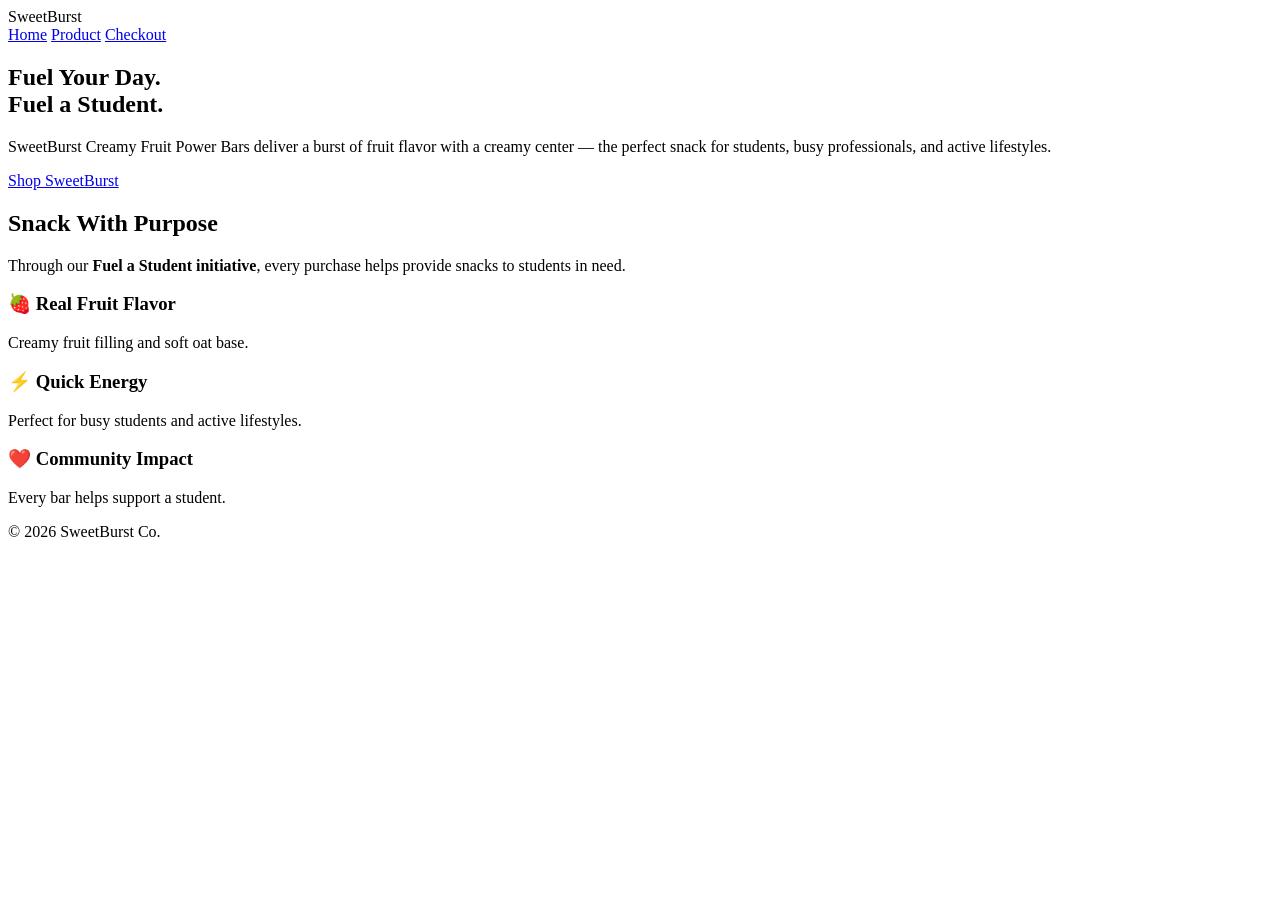
==== index.html @ 5b45736e "Update index.html" ====
<!DOCTYPE html>
<html lang="en">

<head>
<meta charset="UTF-8">
<meta name="viewport" content="width=device-width, initial-scale=1.0">

<title>SweetBurst</title>

<link rel="stylesheet" href="css/style.css">

</head>

<body>

<header class="navbar">

<div class="logo">
SweetBurst
</div>

<nav>
<a href="index.html">Home</a>
<a href="product.html">Product</a>
<a href="checkout.html">Checkout</a>
</nav>

</header>


<section class="hero">

<div class="hero-content">

<h1>Fuel Your Day.<br>Fuel a Student.</h1>

<p>
SweetBurst Creamy Fruit Power Bars deliver a burst of fruit flavor
with a creamy center — the perfect snack for students,
busy professionals, and active lifestyles.
</p>

<a href="product.html" class="cta">
Shop SweetBurst
</a>

</div>

</section>


<section class="mission">

<h2>Snack With Purpose</h2>

<p>
Through our <b>Fuel a Student initiative</b>, every purchase helps
provide snacks to students in need.
</p>

</section>


<section class="features">

<div class="feature">

<h3>🍓 Real Fruit Flavor</h3>
<p>Creamy fruit filling and soft oat base.</p>

</div>

<div class="feature">

<h3>⚡ Quick Energy</h3>
<p>Perfect for busy students and active lifestyles.</p>

</div>

<div class="feature">

<h3>❤️ Community Impact</h3>
<p>Every bar helps support a student.</p>

</div>

</section>


<footer>

<p>© 2026 SweetBurst Co.</p>

</footer>

</body>
</html>
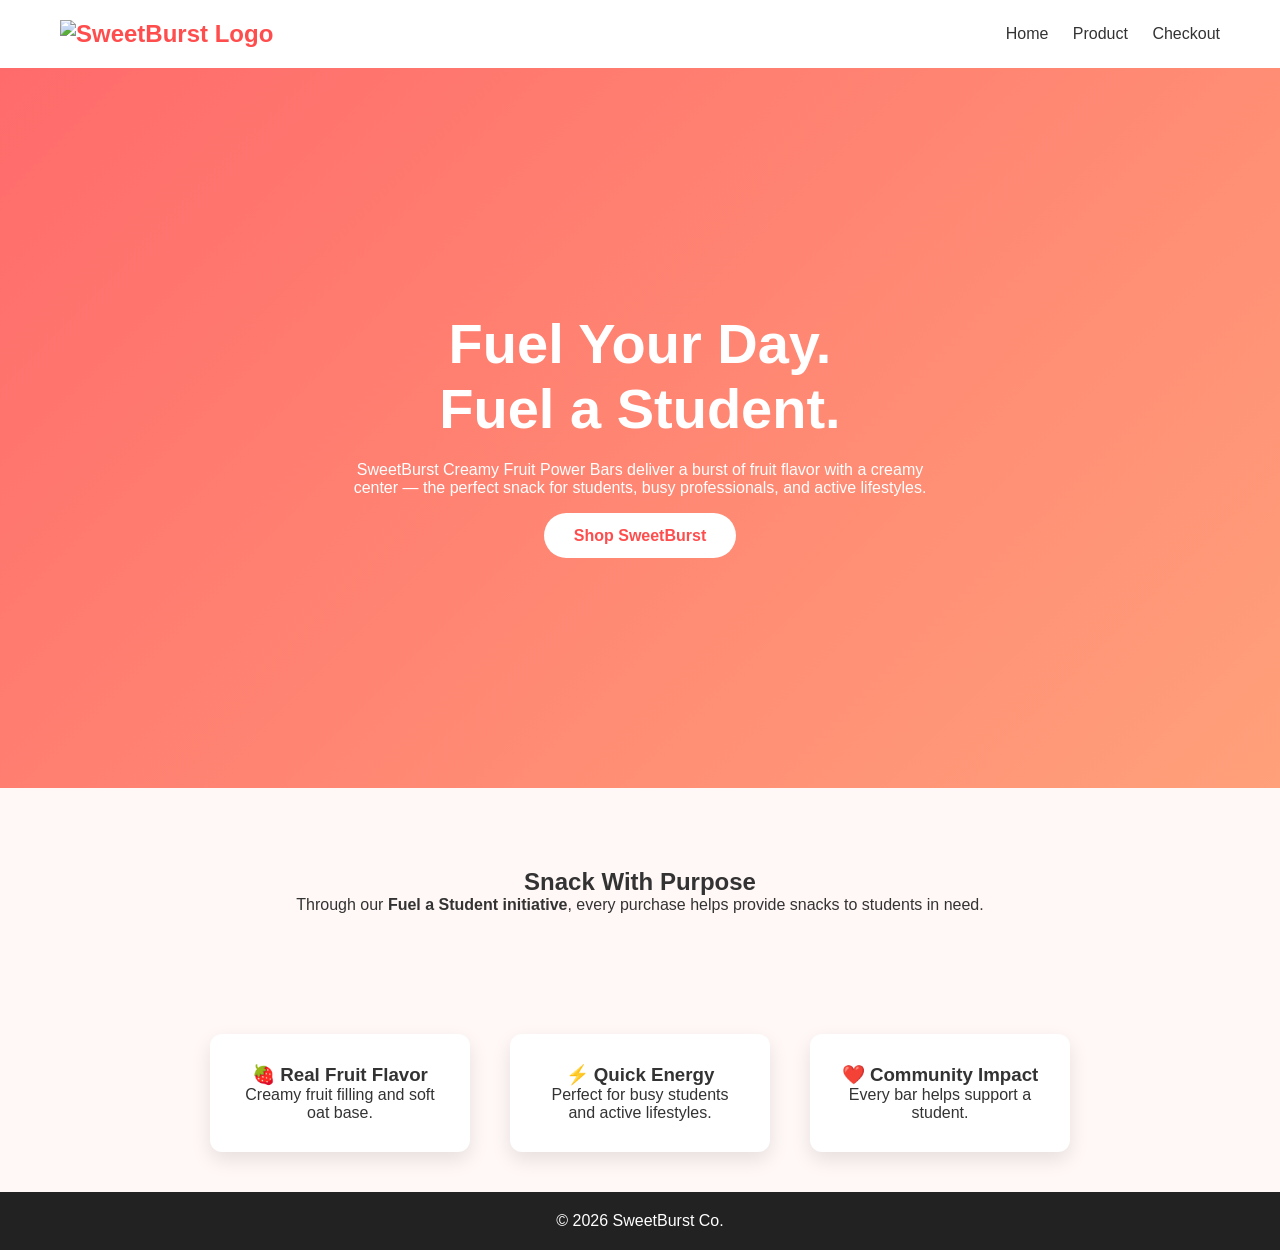
==== commit 97f5b62e: "Update index.html" ====
--- a/index.html
+++ b/index.html
@@ -16,7 +16,7 @@
 <header class="navbar">
 
 <div class="logo">
-SweetBurst
+    <img src="image/logo.png" alt="SweetBurst Logo" height="50">
 </div>
 
 <nav>
--- a/css/style.css
+++ b/css/style.css
@@ -0,0 +1,115 @@
+*{
+margin:0;
+padding:0;
+box-sizing:border-box;
+}
+
+body{
+
+font-family: Arial, sans-serif;
+background:#fff8f6;
+color:#333;
+
+}
+
+.navbar{
+
+display:flex;
+justify-content:space-between;
+align-items:center;
+padding:20px 60px;
+background:white;
+box-shadow:0 2px 8px rgba(0,0,0,0.1);
+
+}
+
+.logo{
+
+font-size:24px;
+font-weight:bold;
+color:#ff4d4d;
+
+}
+
+nav a{
+
+margin-left:20px;
+text-decoration:none;
+color:#333;
+font-weight:500;
+
+}
+
+.hero{
+
+height:80vh;
+background:linear-gradient(135deg,#ff6b6b,#ffa07a);
+display:flex;
+justify-content:center;
+align-items:center;
+text-align:center;
+color:white;
+
+}
+
+.hero h1{
+
+font-size:56px;
+margin-bottom:20px;
+
+}
+
+.hero p{
+
+max-width:600px;
+margin:auto;
+margin-bottom:30px;
+
+}
+
+.cta{
+
+background:white;
+color:#ff4d4d;
+padding:14px 30px;
+border-radius:30px;
+font-weight:bold;
+text-decoration:none;
+
+}
+
+.mission{
+
+text-align:center;
+padding:80px 20px;
+
+}
+
+.features{
+
+display:flex;
+justify-content:center;
+gap:40px;
+padding:40px;
+
+}
+
+.feature{
+
+background:white;
+padding:30px;
+border-radius:12px;
+width:260px;
+text-align:center;
+box-shadow:0 8px 20px rgba(0,0,0,0.1);
+
+}
+
+footer{
+
+background:#222;
+color:white;
+text-align:center;
+padding:20px;
+
+}
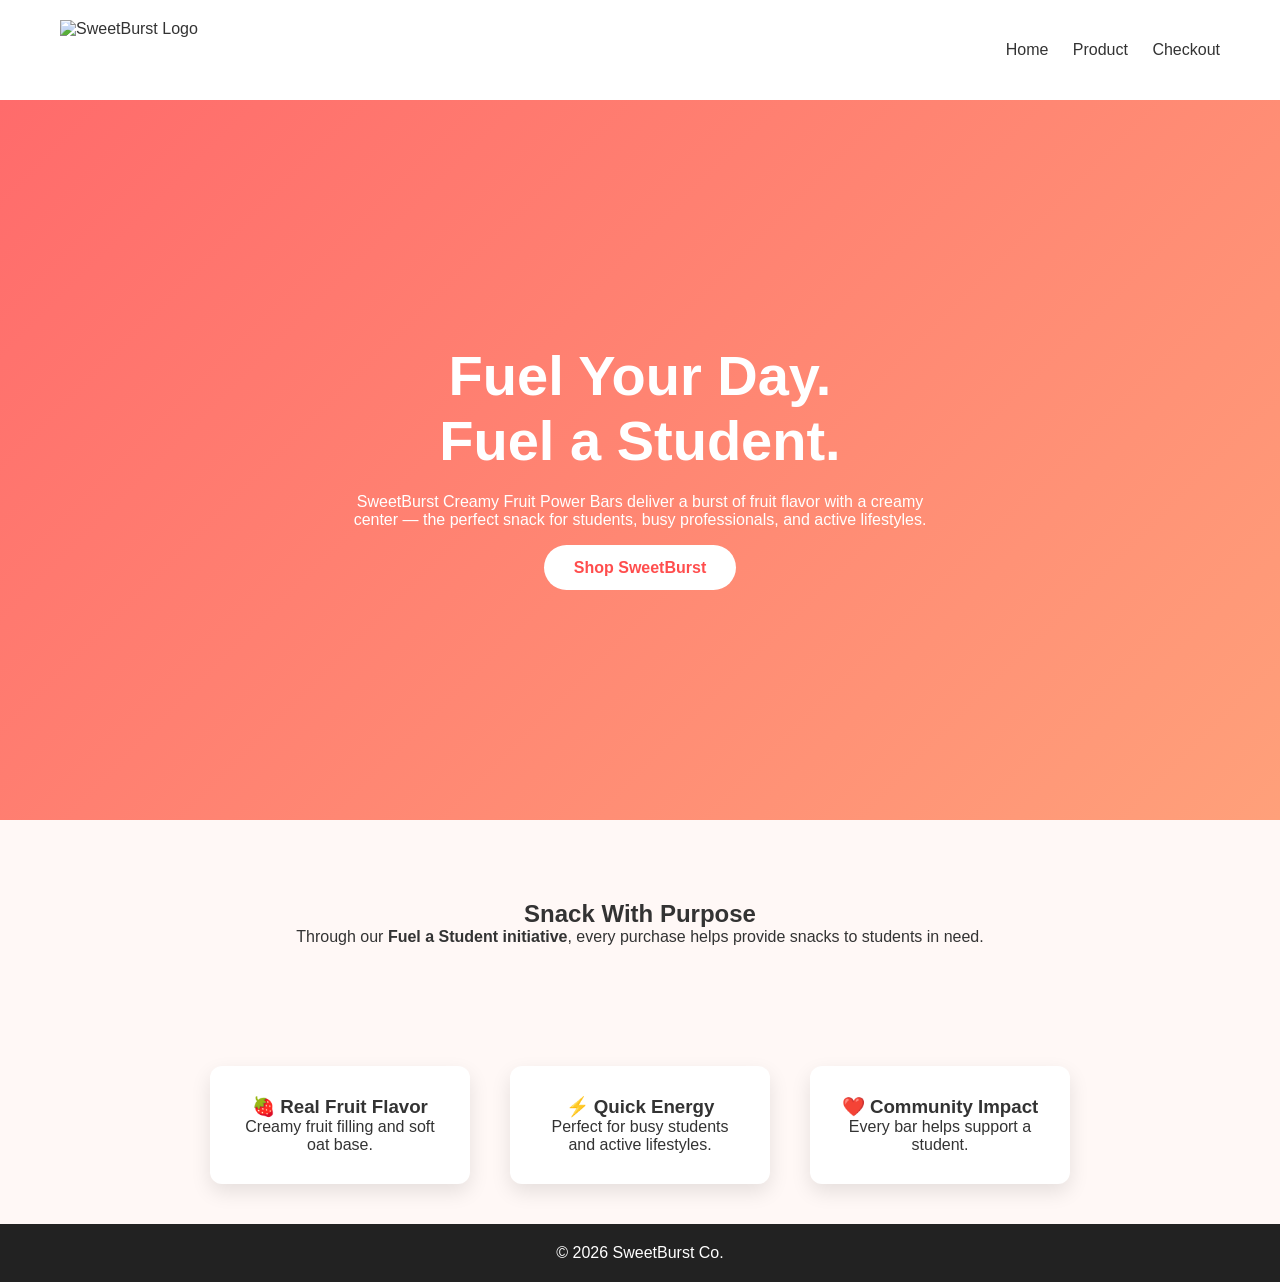
==== commit bb008481: "Update index.html" ====
--- a/index.html
+++ b/index.html
@@ -16,7 +16,7 @@
 <header class="navbar">
 
 <div class="logo">
-    <img src="image/logo.png" alt="SweetBurst Logo" height="50">
+    <img src="./image/logo.png" alt="SweetBurst Logo" height="50">
 </div>
 
 <nav>
--- a/css/style.css
+++ b/css/style.css
@@ -23,13 +23,12 @@
 
 }
 
-.logo{
+.logo img{
+    height:60px;
+    width:auto;
+    display:block;
+}
 
-font-size:24px;
-font-weight:bold;
-color:#ff4d4d;
-
-}
 
 nav a{
 
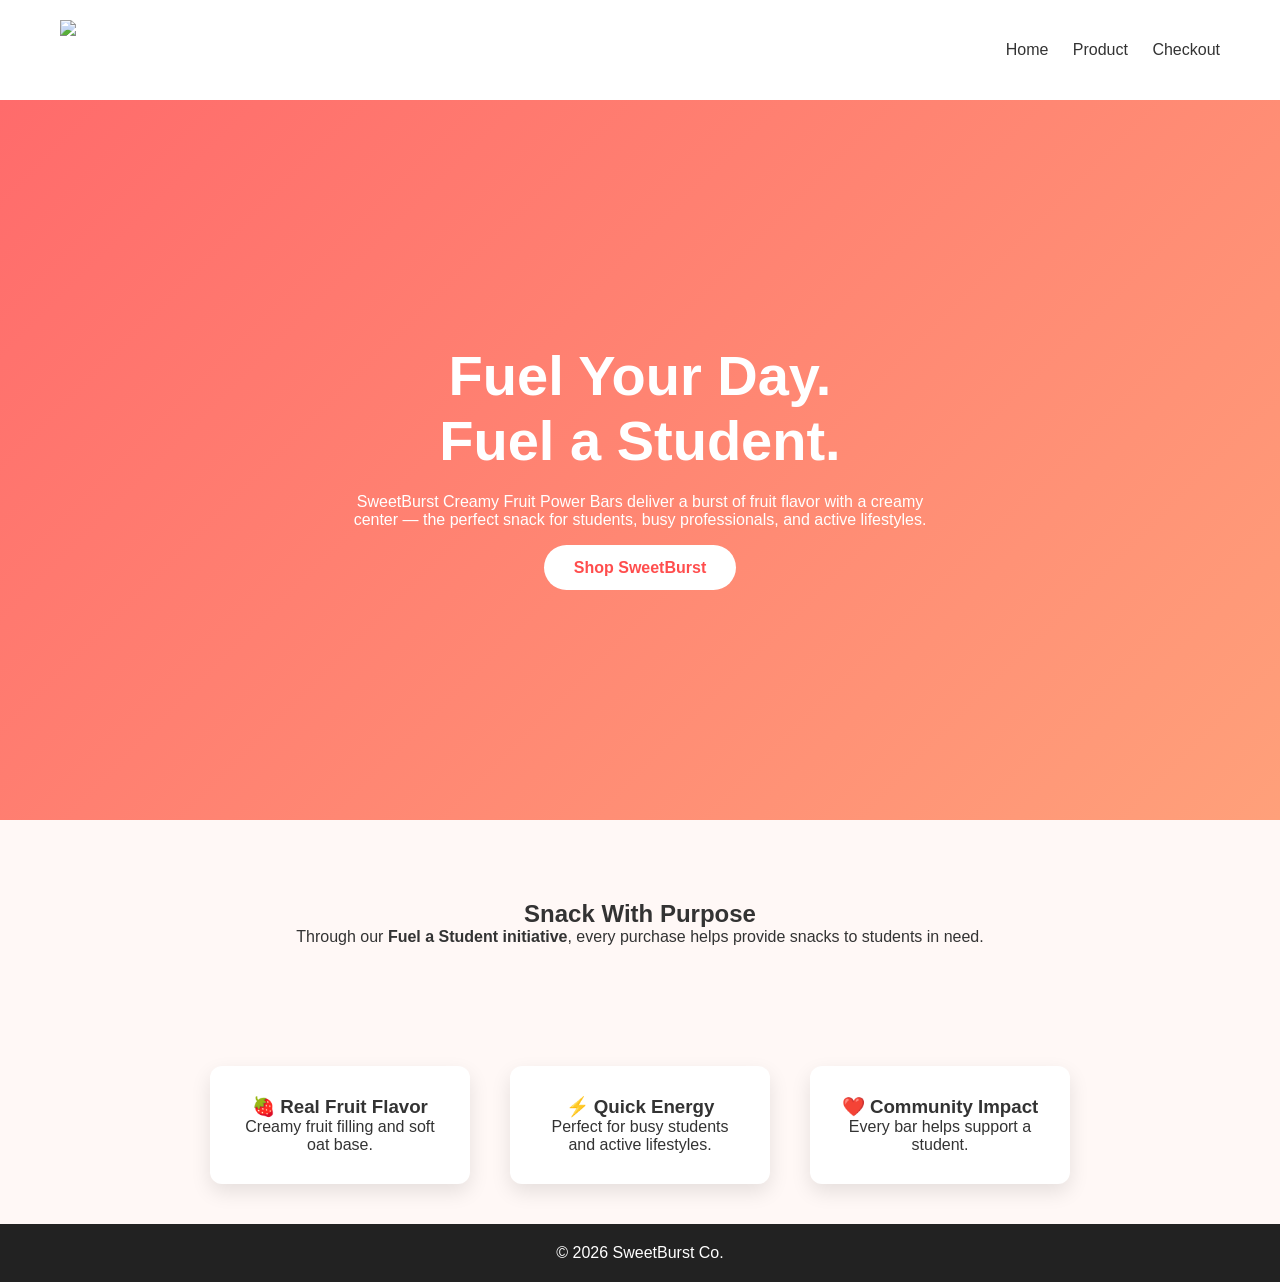
==== commit b9371e36: "Update index.html" ====
--- a/index.html
+++ b/index.html
@@ -16,7 +16,7 @@
 <header class="navbar">
 
 <div class="logo">
-    <img src="./image/logo.png" alt="SweetBurst Logo" height="50">
+    <img src="image/logo.png" >
 </div>
 
 <nav>
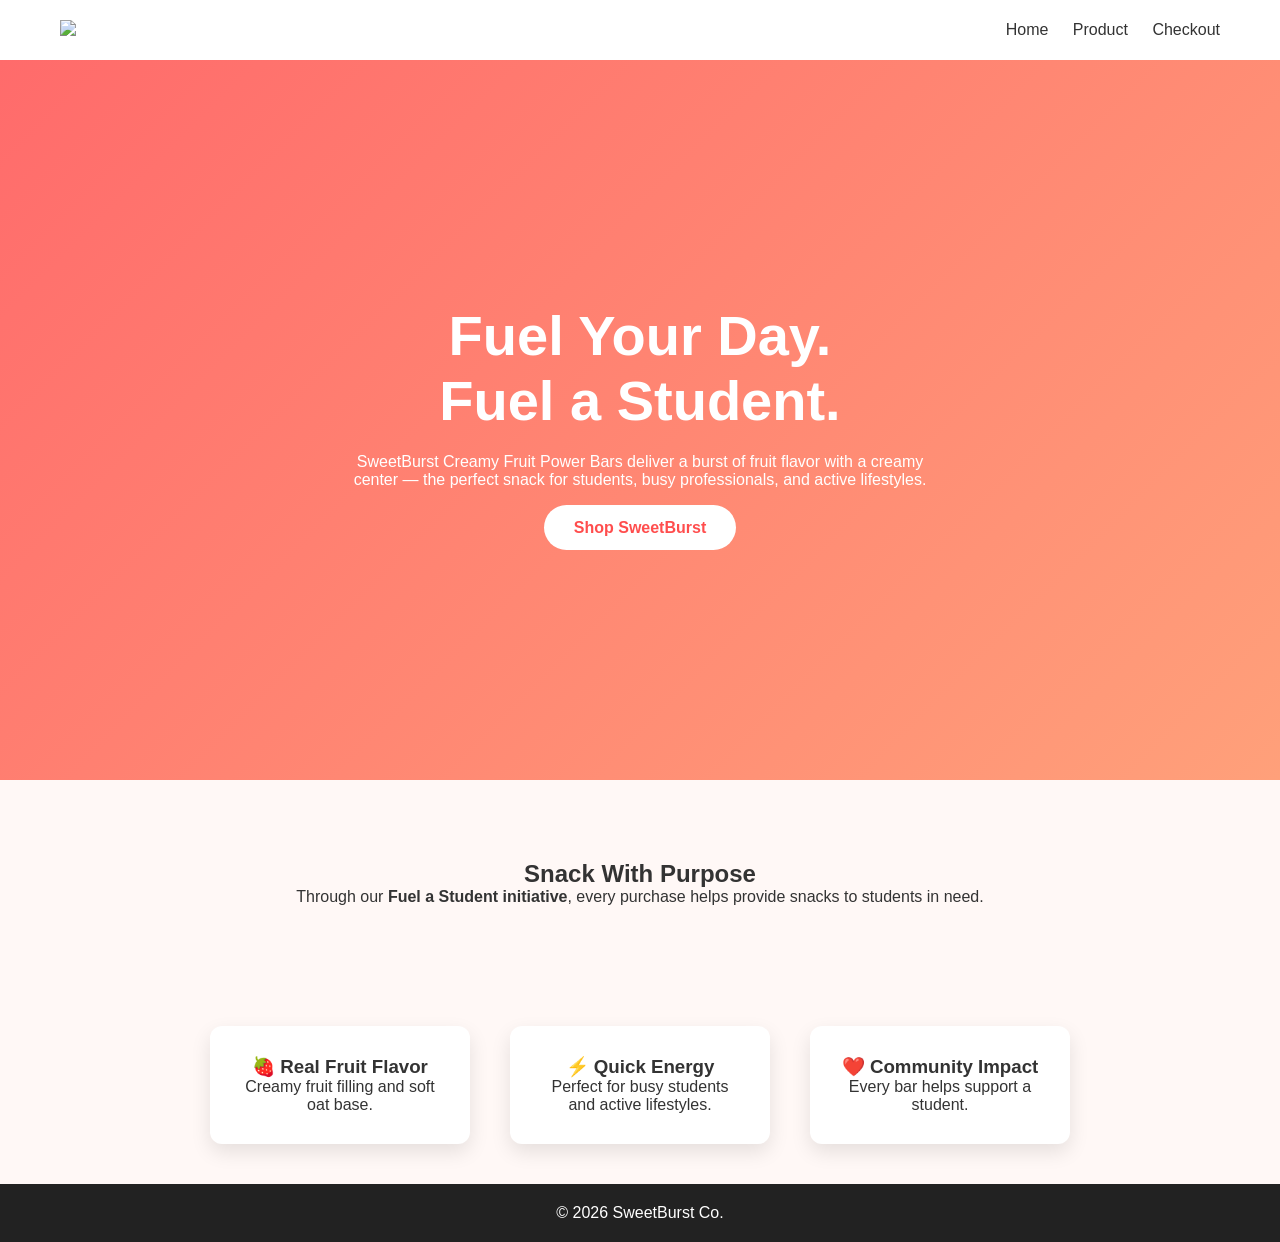
==== commit ce55629b: "Update index.html" ====
--- a/index.html
+++ b/index.html
@@ -15,8 +15,8 @@
 
 <header class="navbar">
 
-<div class="logo">
-    <img src="image/logo.png" >
+<div >
+    <img src="./image/logo.png" width="320">
 </div>
 
 <nav>
--- a/css/style.css
+++ b/css/style.css
@@ -24,7 +24,7 @@
 }
 
 .logo img{
-    height:60px;
+    height:auto;
     width:auto;
     display:block;
 }
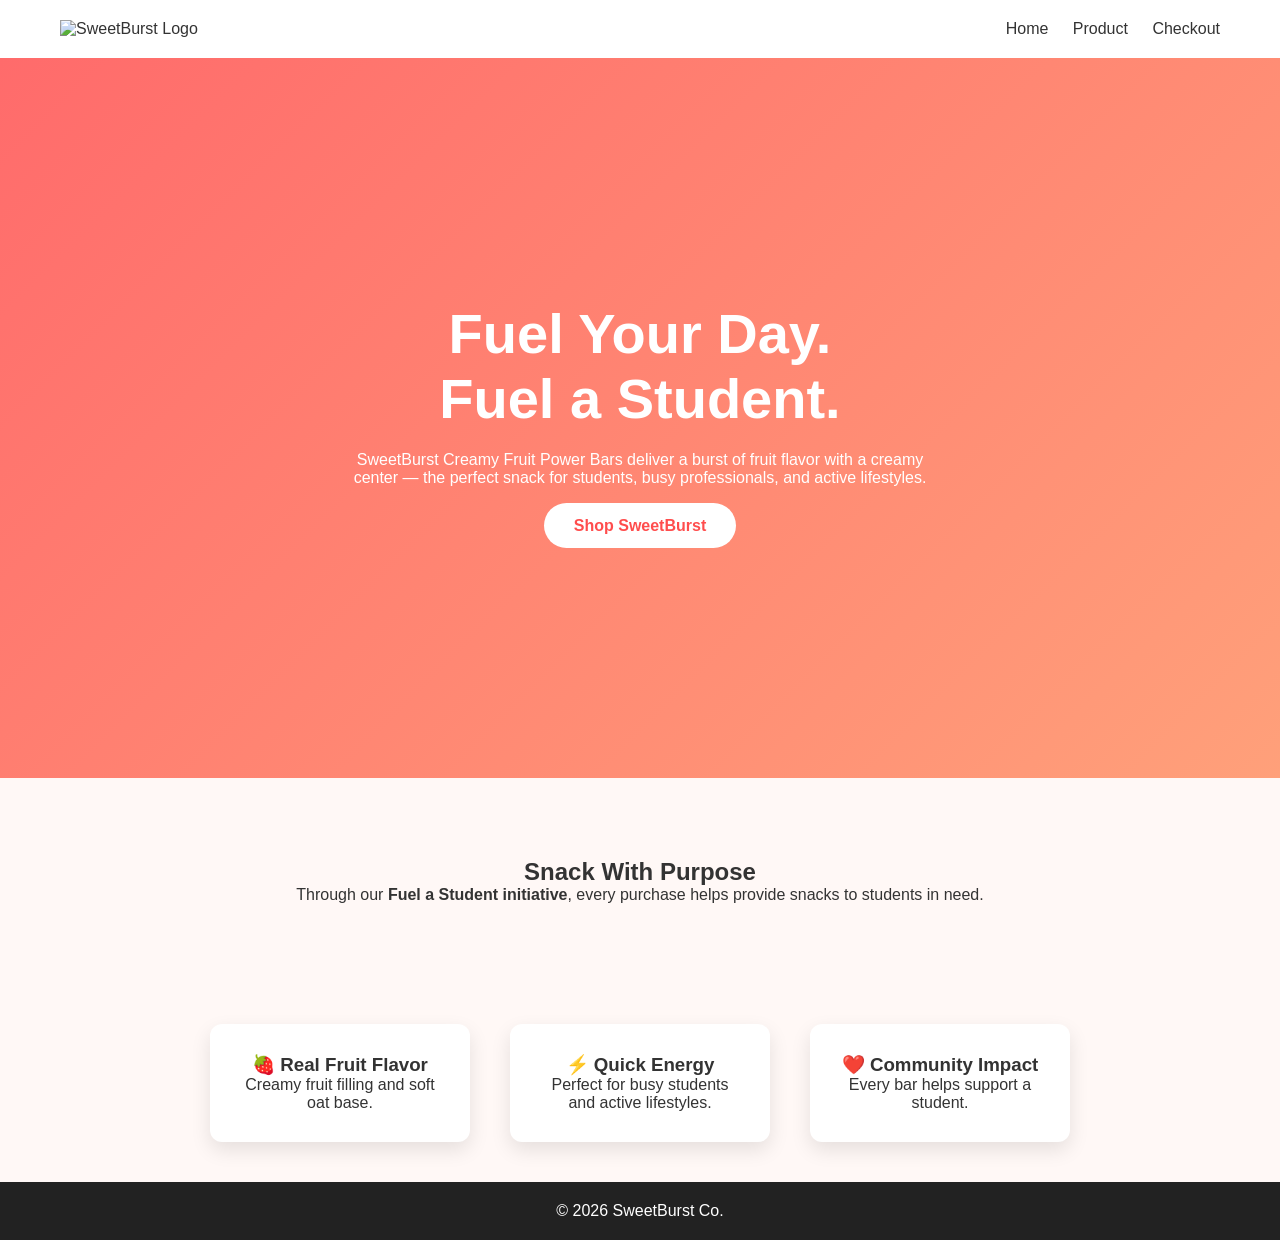
==== commit a642e417: "Update index.html" ====
--- a/index.html
+++ b/index.html
@@ -15,8 +15,8 @@
 
 <header class="navbar">
 
-<div >
-    <img src="./image/logo.png" width="320">
+<div class="logo">
+    <img src="./image/logo.png" alt="SweetBurst Logo">
 </div>
 
 <nav>
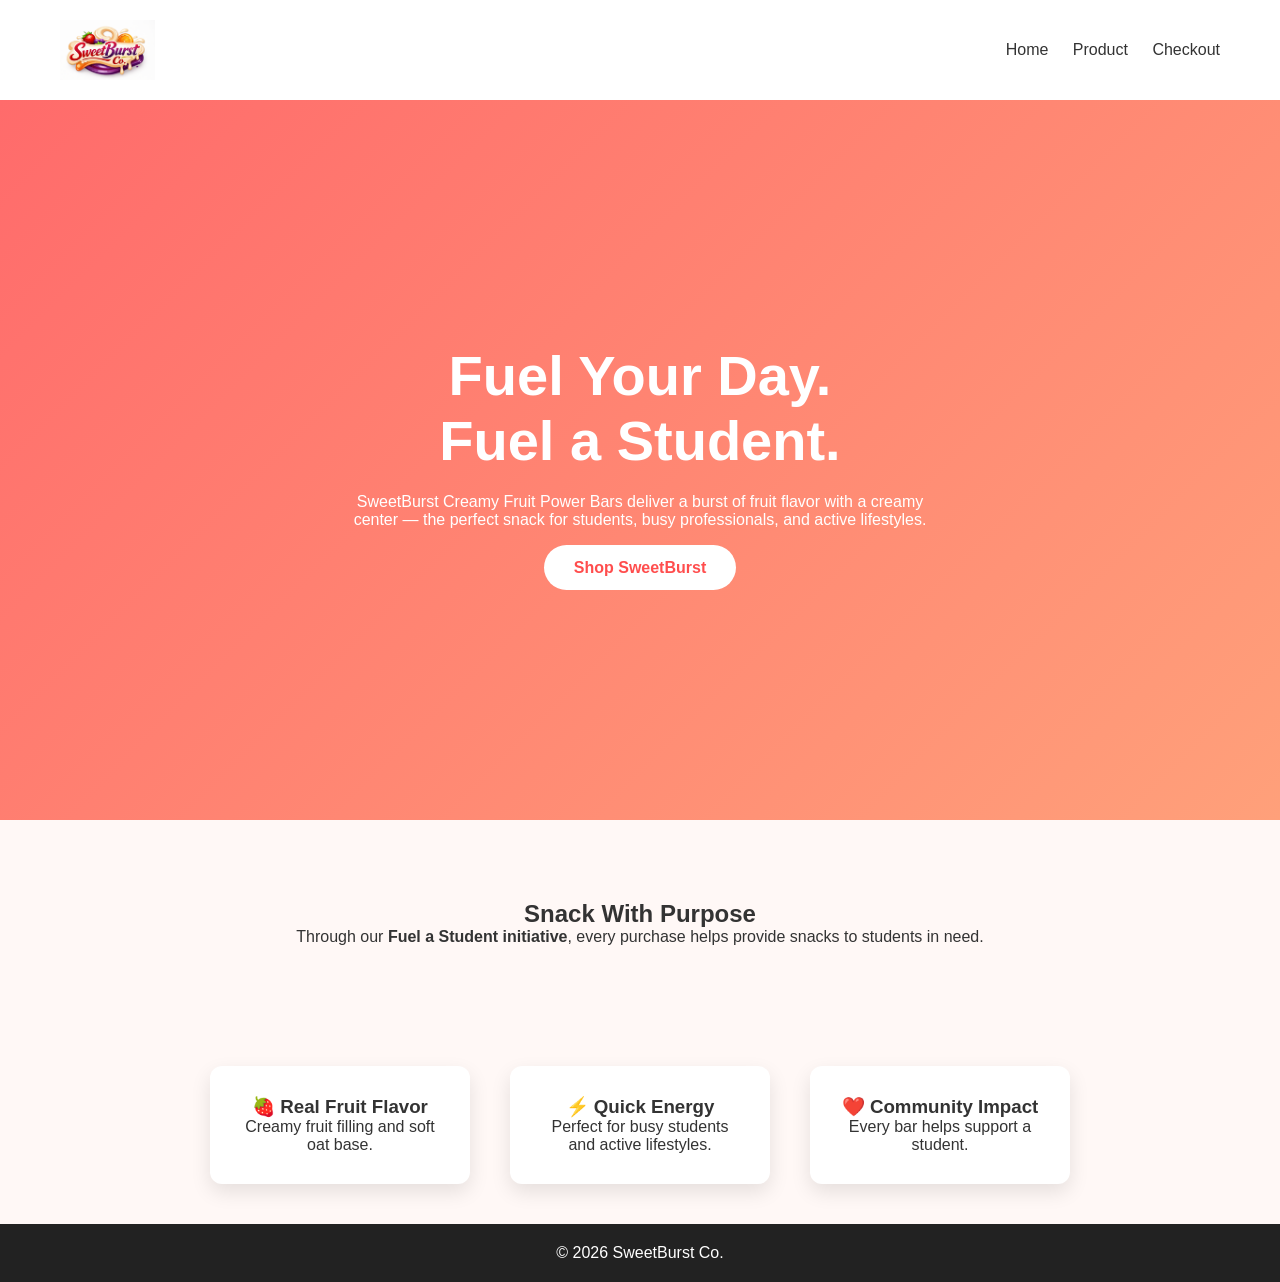
==== commit 233ee418: "Update index.html" ====
--- a/index.html
+++ b/index.html
@@ -16,7 +16,7 @@
 <header class="navbar">
 
 <div class="logo">
-    <img src="./image/logo.png" alt="SweetBurst Logo">
+    <img src="./images/logo.png" alt="SweetBurst Logo">
 </div>
 
 <nav>
--- a/css/style.css
+++ b/css/style.css
@@ -24,7 +24,7 @@
 }
 
 .logo img{
-    height:auto;
+    height:60px;
     width:auto;
     display:block;
 }
